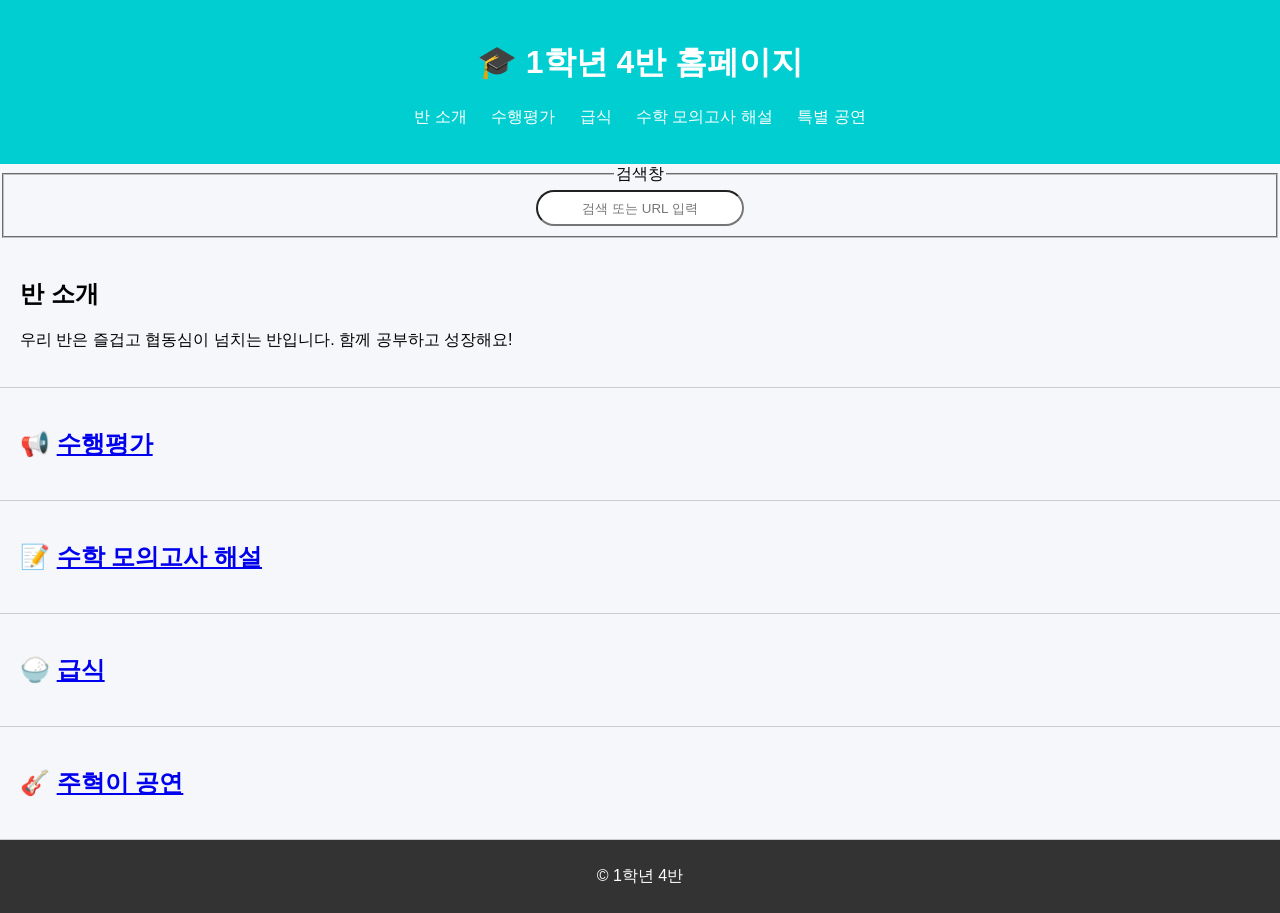
==== site.html @ a8f8e5e8 "Update site.html" ====
<!DOCTYPE html>
<html lang="ko">
<head>
  <meta charset="UTF-8" />
  <meta name="viewport" content="width=device-width, initial-scale=1.0"/>
  <title>우리 반 홈페이지</title>
  <link rel="stylesheet" href="style.css"/>
</head>
<body>
  <header>
    <a href="https://yunseounghwan0921.github.io/helper/" class="logo">
      <h1>🎓 1학년 4반 홈페이지</h1>
    </a>
    
    <nav>
      <ul>
        <li><a href="#about">반 소개</a></li>
        <li><a href="#notice">수행평가</a></li>
        <li><a href="#contact">급식</a></li>
        <li><a href="#math">수학 모의고사 해설</a></li>
        <li><a href="#enjoy">특별 공연</a></li>
      </ul>
    </nav>
  </header>

    <form action="https://www.google.com/search" method="get">
      <Fieldset>
        <legend style="text-align: center;">검색창</legend>
        <input type="text" name="q" placeholder="검색 또는 URL 입력" aria-live="polite">
      </Fieldset>
    </form>
  
    <section id="about">
      <h2>반 소개</h2>
      <p>우리 반은 즐겁고 협동심이 넘치는 반입니다. 함께 공부하고 성장해요!</p>
    </section>
  
  
    <section id="notice">
      <h2>📢
          <a href="https://www.notion.so/2025245babcf8081bc65c271014cd7b0">수행평가</a>
      </h2>
      <ul id="notice-list">
      </ul>
    </section>
  

  <section id="math">
    <h2>📝
      <a href="https://www.notion.so/22d5245babcf8047a264d2c297180ac5?source=copy_link">수학 모의고사 해설</a>
    </h2>
  </section>


  <section id="contact">
    <h2>🍚
      <a href="https://www.notion.so/2045245babcf8003a42af43db4b470f4">급식</a>
    </h2>
  </section>

  
  <section id="enjoy">
    <H2>🎸
      <a href="https://www.instagram.com/reel/DKzvUDLTylS/?igsh=dXB0NXdyZmdrcDBj"> 주혁이 공연</a>
    </H2>
  </section>


  <footer>
    <p>&copy; 1학년 4반</p>
  </footer>

  
  <script src="script.js"></script>
</body>
</html>
---- style.css ----
.center {
    
    display: flex;
    justify-content: center;
}


body {
    font-family: 'Noto Sans KR', sans-serif;
    margin: 0;
    padding: 0;
    background-color: #f5f7fa;
  }
  
  header {
    background-color: darkturquoise;
    color: white;
    padding: 20px;
    text-align: center;
  }
  
  nav ul {
    list-style: none;
    padding: 0;
  }
  
  nav ul li {
    display: inline-block;
    margin: 0 10px;
  }
  
  nav ul li a {
    color: white;
    text-decoration: none;
  }
  
  section {
    padding: 20px;
    border-bottom: 1px solid #ccc;
  }
  
  table {
    width: 100%;
    border-collapse: collapse;
    margin-top: 10px;
  }
  
  table, th, td {
    border: 1px solid #ccc;
    padding: 10px;
    text-align: center;
  }
  
  footer {
    background-color: #333;
    color: white;
    text-align: center;
    padding: 10px;
  }

  input {
    text-align: center;
    display: block;
    margin:  0 auto;
    width: 200px;
    height: 30px;
    border-radius: 24px;
  }

  .logo {
    text-decoration: none;
    color: white;
  }
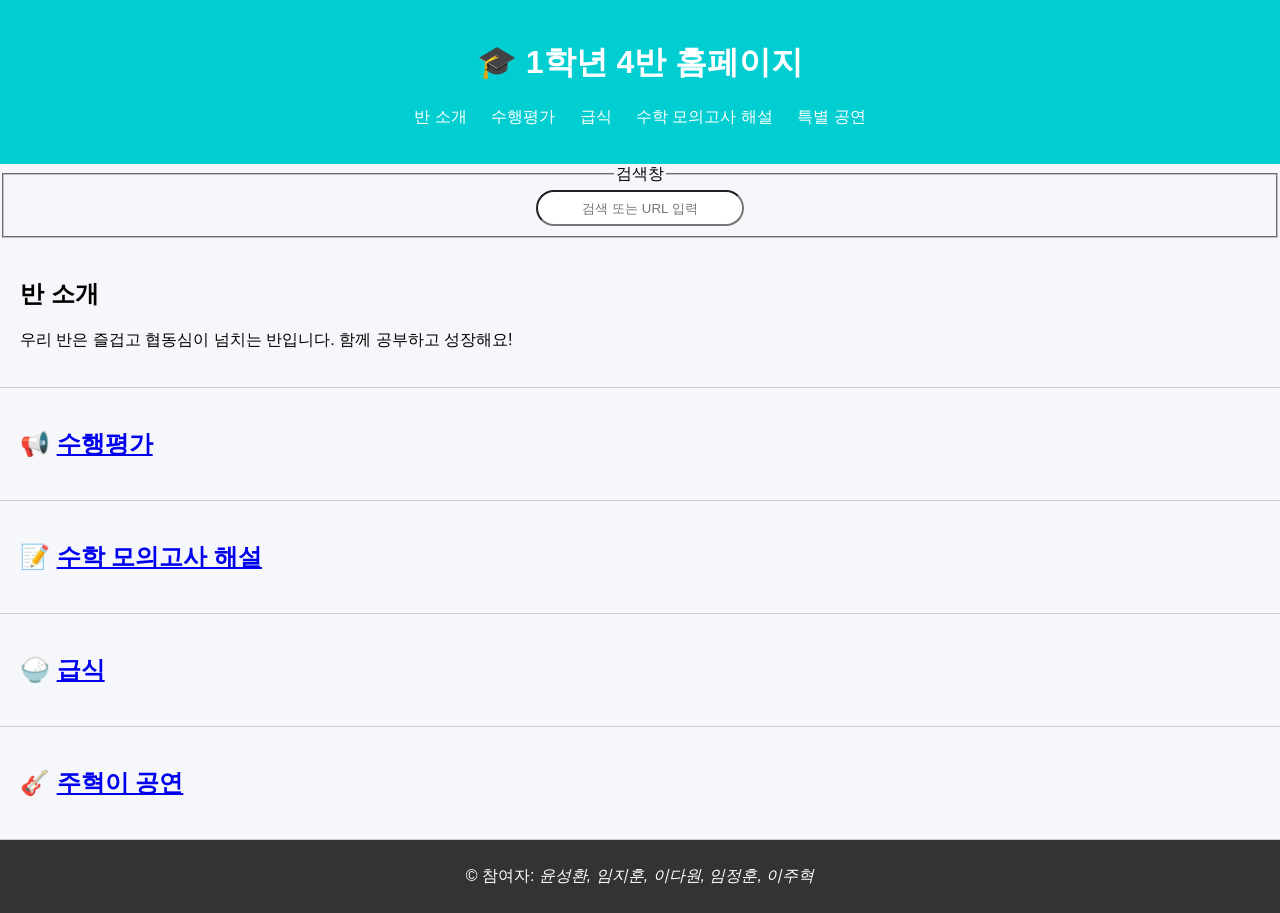
==== commit 9651199f: "Add files via upload" ====
--- a/site.html
+++ b/site.html
@@ -67,10 +67,10 @@
 
 
   <footer>
-    <p>&copy; 1학년 4반</p>
+    <p>&copy; 참여자: <em>윤성환, 임지훈, 이다원, 임정훈, 이주혁</em></p>
   </footer>
 
   
   <script src="script.js"></script>
 </body>
-</html>
+</html>
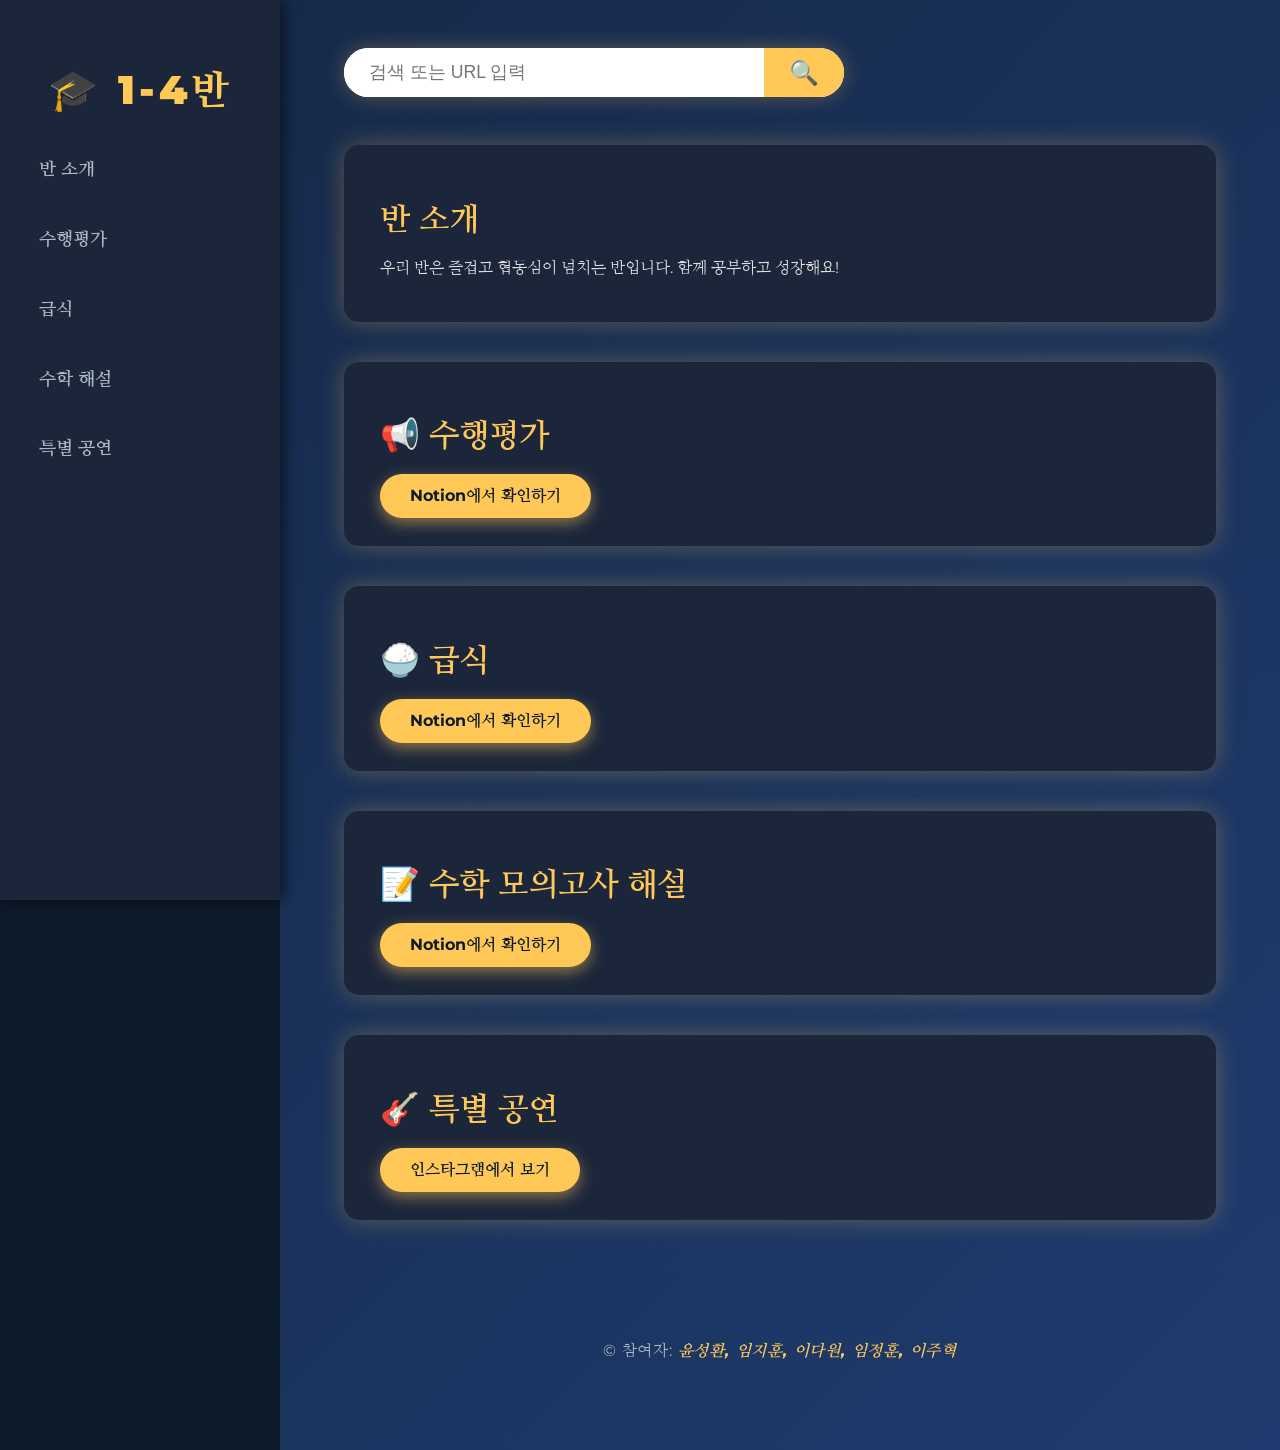
==== commit aa9d3c12: "Add files via upload" ====
--- a/site.html
+++ b/site.html
@@ -2,75 +2,61 @@
 <html lang="ko">
 <head>
   <meta charset="UTF-8" />
-  <meta name="viewport" content="width=device-width, initial-scale=1.0"/>
-  <title>우리 반 홈페이지</title>
-  <link rel="stylesheet" href="style.css"/>
+  <meta name="viewport" content="width=device-width, initial-scale=1" />
+  <title>🎓 1학년 4반 홈페이지</title>
+  <link href="https://fonts.googleapis.com/css2?family=Montserrat:wght@400;700&family=Nanum+Myeongjo&display=swap" rel="stylesheet" />
+  <link rel="stylesheet" href="style.css" />
 </head>
 <body>
-  <header>
-    <a href="https://yunseounghwan0921.github.io/helper/" class="logo">
-      <h1>🎓 1학년 4반 홈페이지</h1>
-    </a>
-    
-    <nav>
+  <aside class="sidebar">
+    <h1 class="sidebar-logo">🎓 1-4반</h1>
+    <nav class="sidebar-nav" aria-label="주요 메뉴">
       <ul>
         <li><a href="#about">반 소개</a></li>
         <li><a href="#notice">수행평가</a></li>
-        <li><a href="#contact">급식</a></li>
-        <li><a href="#math">수학 모의고사 해설</a></li>
-        <li><a href="#enjoy">특별 공연</a></li>
+        <li><a href="#meal">급식</a></li>
+        <li><a href="#math">수학 해설</a></li>
+        <li><a href="#performance">특별 공연</a></li>
       </ul>
     </nav>
-  </header>
+  </aside>
 
-    <form action="https://www.google.com/search" method="get">
-      <Fieldset>
-        <legend style="text-align: center;">검색창</legend>
-        <input type="text" name="q" placeholder="검색 또는 URL 입력" aria-live="polite">
-      </Fieldset>
-    </form>
-  
-    <section id="about">
+  <main class="main-content">
+    <section class="search-bar">
+      <form action="https://www.google.com/search" method="get" role="search">
+        <input type="search" name="q" placeholder="검색 또는 URL 입력" aria-label="검색 입력" autocomplete="off" />
+        <button type="submit" aria-label="검색">🔍</button>
+      </form>
+    </section>
+
+    <section id="about" class="content-section">
       <h2>반 소개</h2>
       <p>우리 반은 즐겁고 협동심이 넘치는 반입니다. 함께 공부하고 성장해요!</p>
     </section>
-  
-  
-    <section id="notice">
-      <h2>📢
-          <a href="https://www.notion.so/2025245babcf8081bc65c271014cd7b0">수행평가</a>
-      </h2>
-      <ul id="notice-list">
-      </ul>
+
+    <section id="notice" class="content-section">
+      <h2>📢 수행평가</h2>
+      <a href="https://www.notion.so/2025245babcf8081bc65c271014cd7b0" target="_blank" rel="noopener noreferrer" class="btn-link">Notion에서 확인하기</a>
     </section>
-  
 
-  <section id="math">
-    <h2>📝
-      <a href="https://www.notion.so/22d5245babcf8047a264d2c297180ac5?source=copy_link">수학 모의고사 해설</a>
-    </h2>
-  </section>
+    <section id="meal" class="content-section">
+      <h2>🍚 급식</h2>
+      <a href="https://www.notion.so/2045245babcf8003a42af43db4b470f4" target="_blank" rel="noopener noreferrer" class="btn-link">Notion에서 확인하기</a>
+    </section>
 
+    <section id="math" class="content-section">
+      <h2>📝 수학 모의고사 해설</h2>
+      <a href="https://www.notion.so/22d5245babcf8047a264d2c297180ac5?source=copy_link" target="_blank" rel="noopener noreferrer" class="btn-link">Notion에서 확인하기</a>
+    </section>
 
-  <section id="contact">
-    <h2>🍚
-      <a href="https://www.notion.so/2045245babcf8003a42af43db4b470f4">급식</a>
-    </h2>
-  </section>
+    <section id="performance" class="content-section">
+      <h2>🎸 특별 공연</h2>
+      <a href="https://www.instagram.com/reel/DKzvUDLTylS/?igsh=dXB0NXdyZmdrcDBj" target="_blank" rel="noopener noreferrer" class="btn-link">인스타그램에서 보기</a>
+    </section>
 
-  
-  <section id="enjoy">
-    <H2>🎸
-      <a href="https://www.instagram.com/reel/DKzvUDLTylS/?igsh=dXB0NXdyZmdrcDBj"> 주혁이 공연</a>
-    </H2>
-  </section>
-
-
-  <footer>
-    <p>&copy; 참여자: <em>윤성환, 임지훈, 이다원, 임정훈, 이주혁</em></p>
-  </footer>
-
-  
-  <script src="script.js"></script>
+    <footer class="footer">
+      <p>© 참여자: <em>윤성환, 임지훈, 이다원, 임정훈, 이주혁</em></p>
+    </footer>
+  </main>
 </body>
-</html>+</html>
--- a/style.css
+++ b/style.css
@@ -1,73 +1,240 @@
-.center {
-    
+
+
+  /* 기본 리셋 */
+*,
+*::before,
+*::after {
+  box-sizing: border-box;
+}
+
+body {
+  margin: 0;
+  font-family: 'Montserrat', 'Nanum Myeongjo', serif, sans-serif;
+  background: #0d1b2a; /* 딥 네이비 */
+  color: #e0dede;
+  min-height: 100vh;
+  display: flex;
+  overflow-x: hidden;
+}
+
+/* 사이드바 */
+.sidebar {
+  background: #1b263b; /* 진한 네이비 */
+  width: 280px;
+  padding: 2rem 1.5rem;
+  display: flex;
+  flex-direction: column;
+  justify-content: start;
+  box-shadow: 3px 0 15px rgba(0, 0, 0, 0.6);
+  position: fixed;
+  height: 100vh;
+  top: 0;
+  left: 0;
+}
+
+.sidebar-logo {
+  font-size: 2.5rem;
+  font-weight: 900;
+  margin-bottom: 2rem;
+  color: #ffc857; /* 골드 톤 */
+  user-select: none;
+  text-align: center;
+  letter-spacing: 0.1em;
+}
+
+.sidebar-nav ul {
+  list-style: none;
+  padding: 0;
+  margin: 0;
+}
+
+.sidebar-nav li {
+  margin-bottom: 1.8rem;
+}
+
+.sidebar-nav a {
+  color: #aab8c2;
+  font-weight: 600;
+  font-size: 1.15rem;
+  text-decoration: none;
+  padding: 8px 15px;
+  border-radius: 8px;
+  display: block;
+  transition: background-color 0.3s ease, color 0.3s ease;
+}
+
+.sidebar-nav a:hover,
+.sidebar-nav a:focus-visible {
+  background-color: #ffc857;
+  color: #0d1b2a;
+  outline: none;
+  box-shadow: 0 0 12px #ffc857aa;
+}
+
+/* 메인 컨텐츠 */
+.main-content {
+  margin-left: 280px;
+  padding: 3rem 4rem;
+  flex: 1;
+  background: linear-gradient(135deg, #162a4a, #1f3b6f);
+  overflow-y: auto;
+  min-height: 100vh;
+}
+
+/* 검색 바 */
+.search-bar form {
+  display: flex;
+  max-width: 500px;
+  margin-bottom: 3rem;
+  box-shadow: 0 0 20px rgba(255, 200, 87, 0.3);
+  border-radius: 50px;
+  overflow: hidden;
+  background-color: #fff;
+}
+
+.search-bar input[type="search"] {
+  flex-grow: 1;
+  padding: 14px 25px;
+  font-size: 1.1rem;
+  border: none;
+  font-weight: 500;
+  color: #0d1b2a;
+}
+
+.search-bar input[type="search"]:focus {
+  outline: none;
+  background-color: #fef9e7;
+}
+
+.search-bar button {
+  background-color: #ffc857;
+  border: none;
+  color: #0d1b2a;
+  font-size: 1.5rem;
+  padding: 0 25px;
+  cursor: pointer;
+  transition: background-color 0.3s ease;
+}
+
+.search-bar button:hover,
+.search-bar button:focus {
+  background-color: #e6b63c;
+  outline: none;
+}
+
+/* 콘텐츠 섹션 */
+.content-section {
+  background-color: #1b263b;
+  padding: 28px 36px;
+  border-radius: 15px;
+  margin-bottom: 40px;
+  box-shadow: 0 0 25px rgba(255, 200, 87, 0.3);
+  transition: transform 0.3s ease, box-shadow 0.3s ease;
+}
+
+.content-section:hover {
+  transform: translateY(-6px);
+  box-shadow: 0 10px 30px rgba(255, 200, 87, 0.6);
+}
+
+.content-section h2 {
+  font-family: 'Nanum Myeongjo', serif;
+  font-weight: 700;
+  font-size: 2rem;
+  color: #ffc857;
+  margin-bottom: 18px;
+  user-select: none;
+  display: flex;
+  align-items: center;
+  gap: 12px;
+}
+
+.content-section h2 a {
+  color: #ffc857;
+  text-decoration: none;
+  transition: color 0.3s ease;
+}
+
+.content-section h2 a:hover,
+.content-section h2 a:focus {
+  color: #fff8dc;
+  text-decoration: underline;
+}
+
+/* 버튼 링크 */
+.btn-link {
+  display: inline-block;
+  background-color: #ffc857;
+  color: #0d1b2a;
+  font-weight: 700;
+  padding: 12px 30px;
+  border-radius: 50px;
+  text-decoration: none;
+  box-shadow: 0 5px 15px rgba(255, 200, 87, 0.5);
+  transition: background-color 0.3s ease, box-shadow 0.3s ease;
+  user-select: none;
+}
+
+.btn-link:hover,
+.btn-link:focus {
+  background-color: #e6b63c;
+  box-shadow: 0 8px 22px rgba(230, 182, 60, 0.8);
+  outline: none;
+}
+
+/* 푸터 */
+.footer {
+  margin-top: 80px;
+  padding: 25px 20px;
+  text-align: center;
+  color: #aab8c2;
+  font-size: 1rem;
+  user-select: none;
+  letter-spacing: 0.05em;
+}
+
+/* footer em 강조 */
+.footer em {
+  color: #ffc857;
+  font-weight: 700;
+}
+
+/* 반응형 */
+@media (max-width: 900px) {
+  .sidebar {
+    position: relative;
+    width: 100%;
+    height: auto;
+    box-shadow: none;
+    padding: 1.5rem;
+  }
+
+  .main-content {
+    margin-left: 0;
+    padding: 2rem 1rem;
+  }
+
+  .sidebar-nav ul {
     display: flex;
     justify-content: center;
-}
-
-
-body {
-    font-family: 'Noto Sans KR', sans-serif;
-    margin: 0;
-    padding: 0;
-    background-color: #f5f7fa;
-  }
-  
-  header {
-    background-color: darkturquoise;
-    color: white;
-    padding: 20px;
-    text-align: center;
-  }
-  
-  nav ul {
-    list-style: none;
-    padding: 0;
-  }
-  
-  nav ul li {
-    display: inline-block;
-    margin: 0 10px;
-  }
-  
-  nav ul li a {
-    color: white;
-    text-decoration: none;
-  }
-  
-  section {
-    padding: 20px;
-    border-bottom: 1px solid #ccc;
-  }
-  
-  table {
-    width: 100%;
-    border-collapse: collapse;
-    margin-top: 10px;
-  }
-  
-  table, th, td {
-    border: 1px solid #ccc;
-    padding: 10px;
-    text-align: center;
-  }
-  
-  footer {
-    background-color: #333;
-    color: white;
-    text-align: center;
-    padding: 10px;
-  }
-
-  input {
-    text-align: center;
-    display: block;
-    margin:  0 auto;
-    width: 200px;
-    height: 30px;
-    border-radius: 24px;
-  }
-
-  .logo {
-    text-decoration: none;
-    color: white;
-  }+    gap: 20px;
+  }
+
+  .sidebar-nav li {
+    margin-bottom: 0;
+  }
+}
+
+@media (max-width: 480px) {
+  .sidebar-logo {
+    font-size: 1.8rem;
+  }
+
+  .content-section h2 {
+    font-size: 1.5rem;
+  }
+
+  .search-bar form {
+    max-width: 100%;
+  }
+}
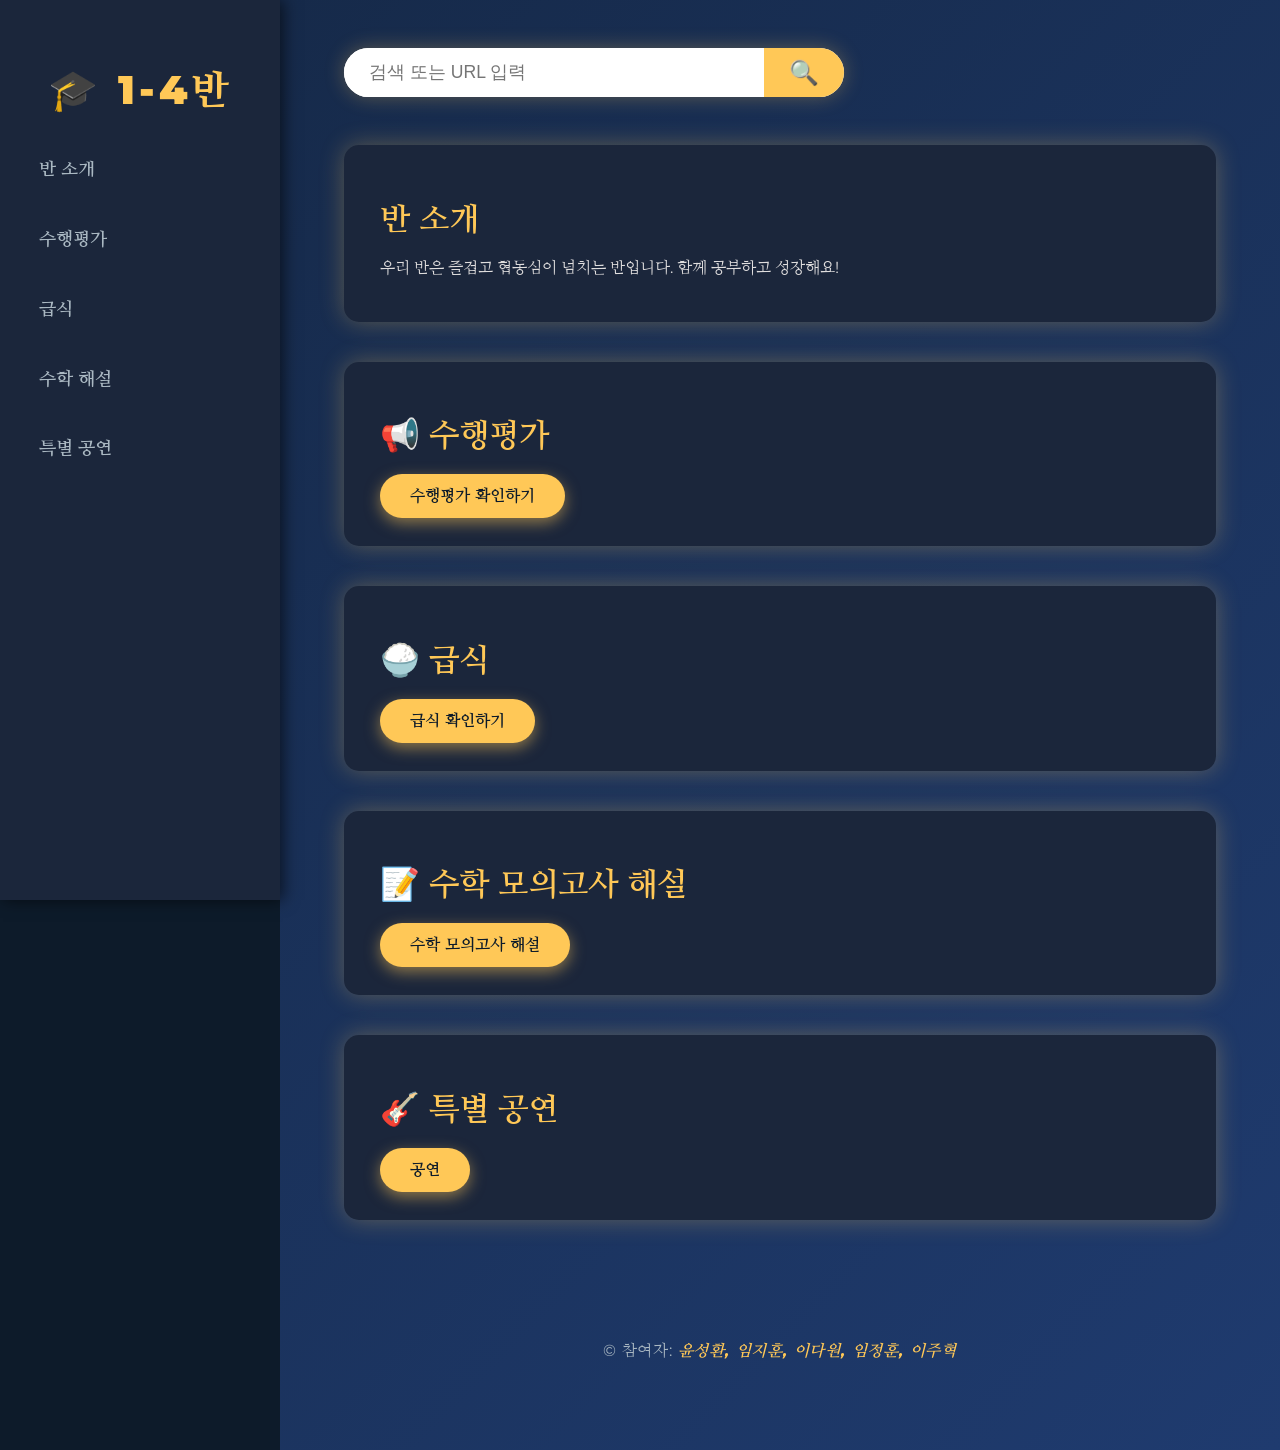
==== commit ed3f83a2: "Add files via upload" ====
--- a/site.html
+++ b/site.html
@@ -9,7 +9,10 @@
 </head>
 <body>
   <aside class="sidebar">
-    <h1 class="sidebar-logo">🎓 1-4반</h1>
+    <a href="https://yunseounghwan0921.github.io/main/" style="text-decoration-line: none;">
+      <h1 class="sidebar-logo">🎓 1-4반</h1>
+    </a>
+    
     <nav class="sidebar-nav" aria-label="주요 메뉴">
       <ul>
         <li><a href="#about">반 소개</a></li>
@@ -36,24 +39,24 @@
 
     <section id="notice" class="content-section">
       <h2>📢 수행평가</h2>
-      <a href="https://www.notion.so/2025245babcf8081bc65c271014cd7b0" target="_blank" rel="noopener noreferrer" class="btn-link">Notion에서 확인하기</a>
+      <a href="https://www.notion.so/2025245babcf8081bc65c271014cd7b0" target="_blank" rel="noopener noreferrer" class="btn-link">수행평가 확인하기</a>
     </section>
 
     <section id="meal" class="content-section">
       <h2>🍚 급식</h2>
-      <a href="https://www.notion.so/2045245babcf8003a42af43db4b470f4" target="_blank" rel="noopener noreferrer" class="btn-link">Notion에서 확인하기</a>
+      <a href="https://school.koreacharts.com/school/meals/B000023202/contents.html" target="_blank" rel="noopener noreferrer" class="btn-link">급식 확인하기</a>
     </section>
 
     <section id="math" class="content-section">
       <h2>📝 수학 모의고사 해설</h2>
-      <a href="https://www.notion.so/22d5245babcf8047a264d2c297180ac5?source=copy_link" target="_blank" rel="noopener noreferrer" class="btn-link">Notion에서 확인하기</a>
+      <a href="https://www.notion.so/22d5245babcf8047a264d2c297180ac5?source=copy_link" target="_blank" rel="noopener noreferrer" class="btn-link">수학 모의고사 해설</a>
     </section>
 
     <section id="performance" class="content-section">
       <h2>🎸 특별 공연</h2>
-      <a href="https://www.instagram.com/reel/DKzvUDLTylS/?igsh=dXB0NXdyZmdrcDBj" target="_blank" rel="noopener noreferrer" class="btn-link">인스타그램에서 보기</a>
+      <a href="https://www.instagram.com/reel/DKzvUDLTylS/?igsh=dXB0NXdyZmdrcDBj" target="_blank" rel="noopener noreferrer" class="btn-link">공연</a>
     </section>
-
+   
     <footer class="footer">
       <p>© 참여자: <em>윤성환, 임지훈, 이다원, 임정훈, 이주혁</em></p>
     </footer>
--- a/style.css
+++ b/style.css
@@ -1,6 +1,4 @@
-
-
-  /* 기본 리셋 */
+/* 기본 리셋 */
 *,
 *::before,
 *::after {
@@ -15,6 +13,7 @@
   min-height: 100vh;
   display: flex;
   overflow-x: hidden;
+  flex-direction: row;
 }
 
 /* 사이드바 */
@@ -30,6 +29,7 @@
   height: 100vh;
   top: 0;
   left: 0;
+  transition: all 0.3s ease;
 }
 
 .sidebar-logo {
@@ -200,34 +200,48 @@
 }
 
 /* 반응형 */
+
+/* 모바일 : 화면 너비 900px 이하에서 사이드바 위로 올리고 가로 메뉴로 변경 */
 @media (max-width: 900px) {
+  body {
+    flex-direction: column;
+  }
+
   .sidebar {
     position: relative;
     width: 100%;
     height: auto;
     box-shadow: none;
-    padding: 1.5rem;
-  }
-
-  .main-content {
-    margin-left: 0;
-    padding: 2rem 1rem;
+    padding: 1rem 0;
+  }
+
+  .sidebar-logo {
+    font-size: 2rem;
+    margin-bottom: 0.8rem;
   }
 
   .sidebar-nav ul {
     display: flex;
     justify-content: center;
     gap: 20px;
+    flex-wrap: wrap;
   }
 
   .sidebar-nav li {
     margin-bottom: 0;
   }
-}
-
+
+  .main-content {
+    margin-left: 0;
+    padding: 2rem 1.5rem;
+    min-height: auto;
+  }
+}
+
+/* 작은 화면 폰트 사이즈 조절 */
 @media (max-width: 480px) {
   .sidebar-logo {
-    font-size: 1.8rem;
+    font-size: 1.6rem;
   }
 
   .content-section h2 {
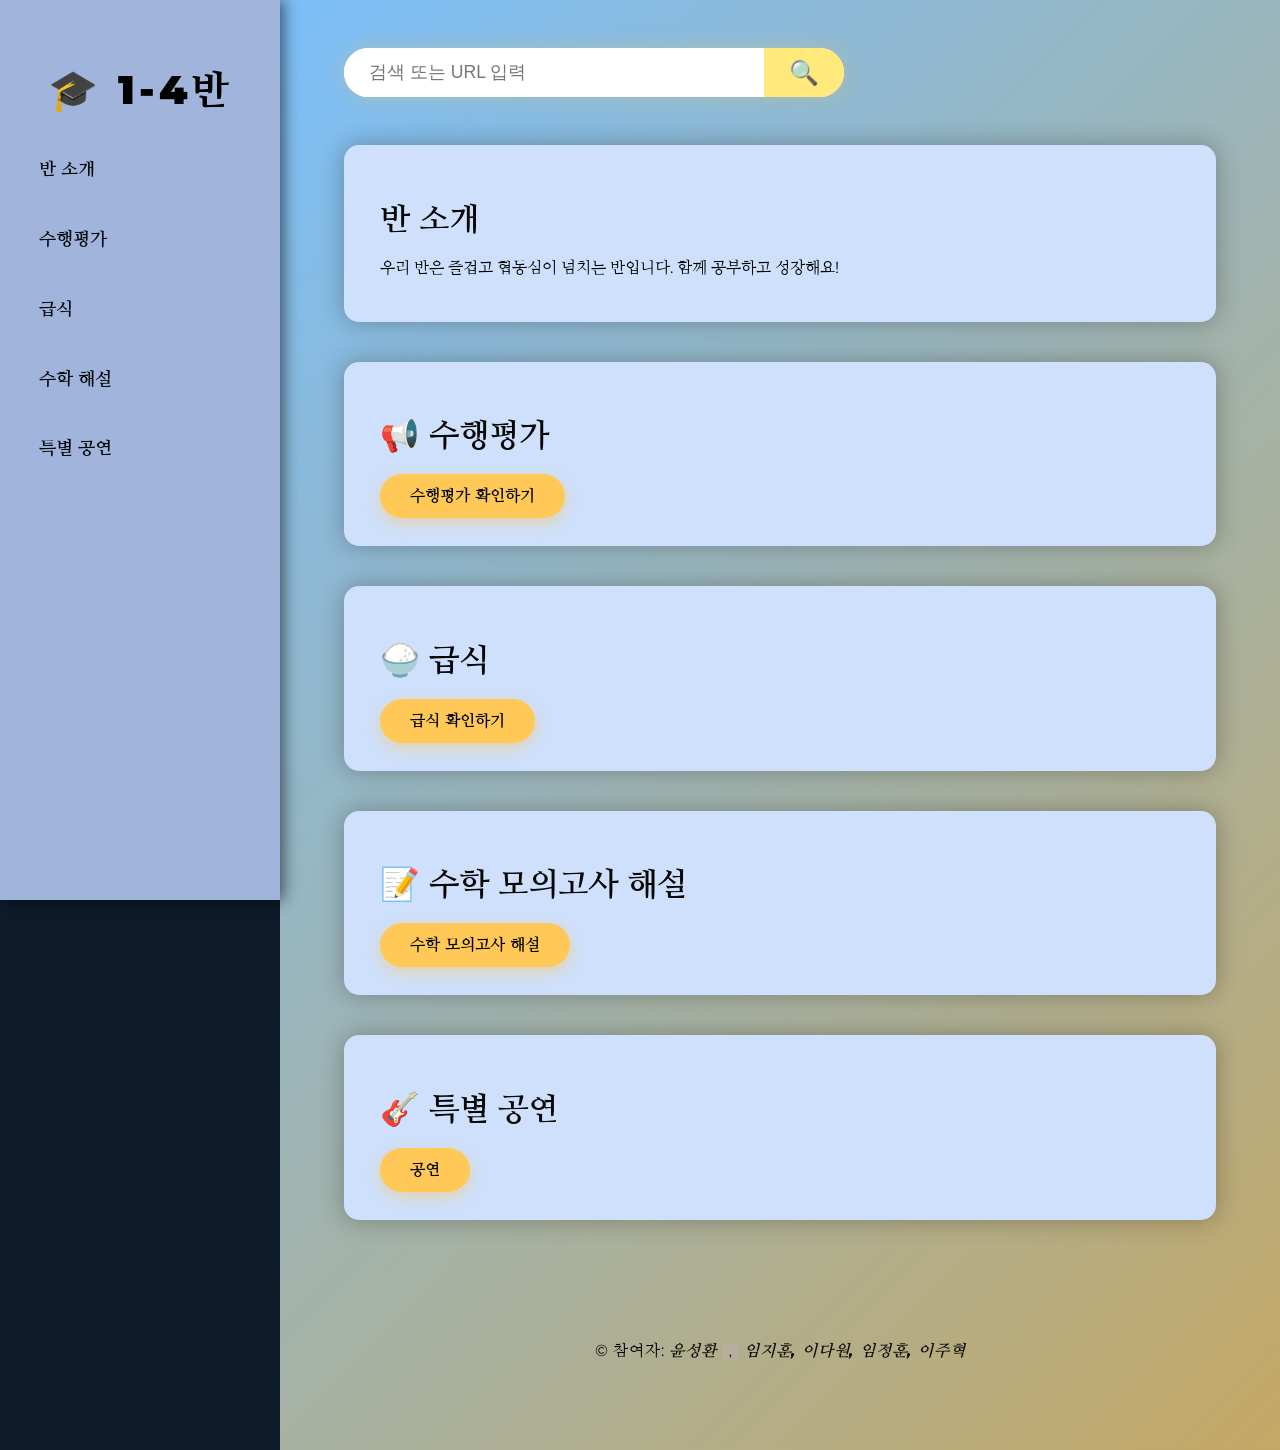
==== commit 6d70046e: "Add files via upload" ====
--- a/site.html
+++ b/site.html
@@ -39,7 +39,7 @@
 
     <section id="notice" class="content-section">
       <h2>📢 수행평가</h2>
-      <a href="https://www.notion.so/2025245babcf8081bc65c271014cd7b0" target="_blank" rel="noopener noreferrer" class="btn-link">수행평가 확인하기</a>
+      <a href="https://www.notion.so/25e9750fd75380e3ae5bd6d0e797e554?source=copy_link" target="_blank" rel="noopener noreferrer" class="btn-link">수행평가 확인하기</a>
     </section>
 
     <section id="meal" class="content-section">
@@ -58,8 +58,15 @@
     </section>
    
     <footer class="footer">
-      <p>© 참여자: <em>윤성환, 임지훈, 이다원, 임정훈, 이주혁</em></p>
+      <p>© 참여자: <em>윤성환
+        <button class="box" onclick="이스터애그()">,</button>
+         임지훈, 이다원, 임정훈, 이주혁</em></p>
     </footer>
   </main>
+  <script>
+    function 이스터애그() {
+      alert("아쉽지만 이건 이스터에그가 아닙니다. \n 좀더 열심히 진짜 이스터에그를 찾아보세요! 😋😋")
+    }
+  </script>
 </body>
 </html>
--- a/style.css
+++ b/style.css
@@ -9,7 +9,7 @@
   margin: 0;
   font-family: 'Montserrat', 'Nanum Myeongjo', serif, sans-serif;
   background: #0d1b2a; /* 딥 네이비 */
-  color: #e0dede;
+  color: #000000;
   min-height: 100vh;
   display: flex;
   overflow-x: hidden;
@@ -18,7 +18,7 @@
 
 /* 사이드바 */
 .sidebar {
-  background: #1b263b; /* 진한 네이비 */
+  background: #a1b5dc; /* 진한 네이비 */
   width: 280px;
   padding: 2rem 1.5rem;
   display: flex;
@@ -36,7 +36,7 @@
   font-size: 2.5rem;
   font-weight: 900;
   margin-bottom: 2rem;
-  color: #ffc857; /* 골드 톤 */
+  color: #030202; /* 골드 톤 */
   user-select: none;
   text-align: center;
   letter-spacing: 0.1em;
@@ -53,7 +53,7 @@
 }
 
 .sidebar-nav a {
-  color: #aab8c2;
+  color: #05080b;
   font-weight: 600;
   font-size: 1.15rem;
   text-decoration: none;
@@ -65,10 +65,10 @@
 
 .sidebar-nav a:hover,
 .sidebar-nav a:focus-visible {
-  background-color: #ffc857;
-  color: #0d1b2a;
-  outline: none;
-  box-shadow: 0 0 12px #ffc857aa;
+  background-color: #9eabff;
+  color: #000000;
+  outline: none;
+  box-shadow: 0 0 12px #171828aa;
 }
 
 /* 메인 컨텐츠 */
@@ -76,7 +76,7 @@
   margin-left: 280px;
   padding: 3rem 4rem;
   flex: 1;
-  background: linear-gradient(135deg, #162a4a, #1f3b6f);
+  background: linear-gradient(135deg, #7cbff9, #c4a866);
   overflow-y: auto;
   min-height: 100vh;
 }
@@ -107,9 +107,9 @@
 }
 
 .search-bar button {
-  background-color: #ffc857;
+  background-color: #ffe97a;
   border: none;
-  color: #0d1b2a;
+  color: #71a3d8;
   font-size: 1.5rem;
   padding: 0 25px;
   cursor: pointer;
@@ -124,24 +124,24 @@
 
 /* 콘텐츠 섹션 */
 .content-section {
-  background-color: #1b263b;
+  background-color: #cee0fc;
   padding: 28px 36px;
   border-radius: 15px;
   margin-bottom: 40px;
-  box-shadow: 0 0 25px rgba(255, 200, 87, 0.3);
+  box-shadow: 0 0 25px rgba(22, 18, 9, 0.3);
   transition: transform 0.3s ease, box-shadow 0.3s ease;
 }
 
 .content-section:hover {
   transform: translateY(-6px);
-  box-shadow: 0 10px 30px rgba(255, 200, 87, 0.6);
+  box-shadow: 0 10px 30px rgba(18, 4, 4, 0.6);
 }
 
 .content-section h2 {
   font-family: 'Nanum Myeongjo', serif;
   font-weight: 700;
   font-size: 2rem;
-  color: #ffc857;
+  color: #080706;
   margin-bottom: 18px;
   user-select: none;
   display: flex;
@@ -157,7 +157,7 @@
 
 .content-section h2 a:hover,
 .content-section h2 a:focus {
-  color: #fff8dc;
+  color: #010101;
   text-decoration: underline;
 }
 
@@ -165,7 +165,7 @@
 .btn-link {
   display: inline-block;
   background-color: #ffc857;
-  color: #0d1b2a;
+  color: #020508;
   font-weight: 700;
   padding: 12px 30px;
   border-radius: 50px;
@@ -187,7 +187,7 @@
   margin-top: 80px;
   padding: 25px 20px;
   text-align: center;
-  color: #aab8c2;
+  color: #000000;
   font-size: 1rem;
   user-select: none;
   letter-spacing: 0.05em;
@@ -195,8 +195,15 @@
 
 /* footer em 강조 */
 .footer em {
-  color: #ffc857;
+  color: #0d0c09;
   font-weight: 700;
+}
+
+.box {
+  width: none;
+  height: none;
+  background-color: #b8ae9e;
+  border: none;
 }
 
 /* 반응형 */
